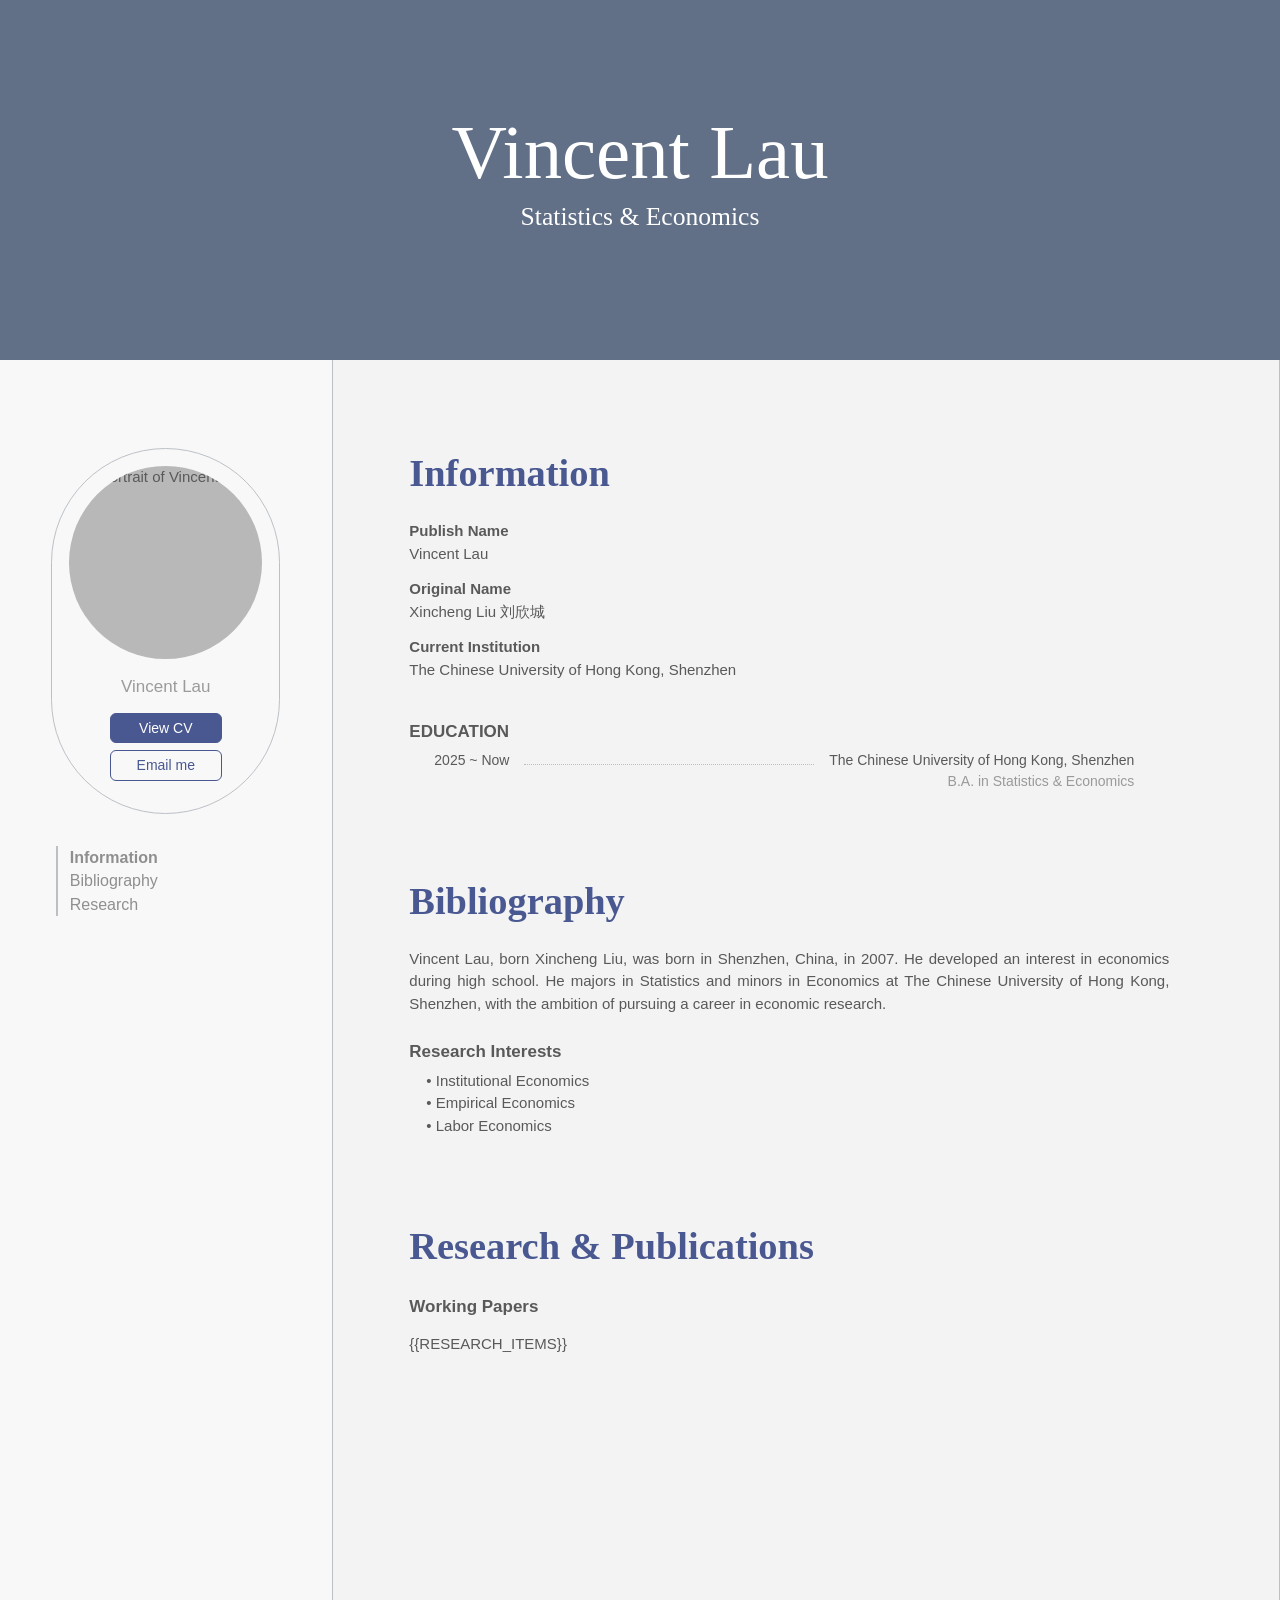
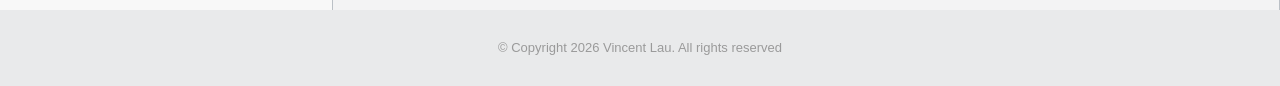
==== site/template.html @ 9ce251a5 "Merge pull request #3 from Bridget-Hu/dev Redesign Vincent Lau homepage" ====
<!doctype html>
<html lang="en">
<head>
  <meta charset="utf-8">
  <meta name="viewport" content="width=device-width, initial-scale=1">
  <title>Vincent Lau</title>
  <link rel="stylesheet" href="site.css">
</head>
<body>
  <header class="hero" aria-label="Introduction">
    <div class="hero-copy">
      <h1>Vincent Lau</h1>
      <p>Statistics &amp; Economics</p>
    </div>
  </header>

  <div class="site-body">
    <div class="layout">
      <aside class="sidebar" aria-label="Profile and navigation">
        <div class="sidebar-inner">
          <div class="profile-card">
            <img class="portrait" src="assets/images/profile.jpg" alt="Portrait of Vincent Lau">
            <div class="profile-name">Vincent Lau</div>
            <a class="pill solid" href="assets/cv/CV_Vincent_Lau.pdf" target="_blank" rel="noopener">
              View CV
            </a>
            <a class="pill outline" href="mailto:xinchengliu@link.cuhk.edu.cn">Email me</a>
          </div>
          <nav class="section-nav" aria-label="Page sections">
            <a href="#information" class="active">Information</a>
            <a href="#bibliography">Bibliography</a>
            <a href="#research">Research</a>
          </nav>
        </div>
      </aside>

      <main class="content">
        <section id="information" class="section information">
          <h2>Information</h2>
          <dl class="identity">
            <dt>Publish Name</dt>
            <dd>Vincent Lau</dd>
            <dt>Original Name</dt>
            <dd>Xincheng Liu <span lang="zh">刘欣城</span></dd>
            <dt>Current Institution</dt>
            <dd>The Chinese University of Hong Kong, Shenzhen</dd>
          </dl>
          <h3 class="kicker">Education</h3>
          <div class="education-row">
            <span class="education-date">2025 ~ Now</span>
            <span class="dots" aria-hidden="true"></span>
            <span class="education-detail">
              The Chinese University of Hong Kong, Shenzhen<br>
              <em>B.A. in Statistics &amp; Economics</em>
            </span>
          </div>
        </section>

        <section id="bibliography" class="section bibliography">
          <h2>Bibliography</h2>
          <p>
            Vincent Lau, born Xincheng Liu, was born in Shenzhen, China, in 2007.
            He developed an interest in economics during high school. He majors in
            Statistics and minors in Economics at The Chinese University of Hong Kong,
            Shenzhen, with the ambition of pursuing a career in economic research.
          </p>
          <h3>Research Interests</h3>
          <ul>
            <li>Institutional Economics</li>
            <li>Empirical Economics</li>
            <li>Labor Economics</li>
          </ul>
        </section>

        <section id="research" class="section research">
          <h2>Research &amp; Publications</h2>
          <h3>Working Papers</h3>
          {{RESEARCH_ITEMS}}
        </section>
      </main>
    </div>
    <footer>© Copyright 2026 Vincent Lau. All rights reserved</footer>
  </div>
  <script src="site.js"></script>
</body>
</html>
---- site/site.css ----
@font-face {
  font-family: "Libertinus Serif";
  src: url("assets/fonts/libertinus/LibertinusSerif-Regular.woff2") format("woff2");
  font-weight: 400;
  font-display: swap;
}

@font-face {
  font-family: "Libertinus Serif OTF";
  src: url("assets/fonts/libertinus/LibertinusSerif-Regular.otf") format("opentype");
  font-weight: 400;
  font-display: swap;
}

@font-face {
  font-family: "Libertinus Serif";
  src: url("assets/fonts/libertinus/LibertinusSerif-Semibold.woff2") format("woff2");
  font-weight: 600;
  font-display: swap;
}

@font-face {
  font-family: "Libertinus Serif Display";
  src: url("assets/fonts/libertinus/LibertinusSerifDisplay-Regular.woff2") format("woff2");
  font-weight: 400;
  font-display: swap;
}

:root {
  --sidebar: #f8f8f8;
  --content: #f3f3f4;
  --page: #e9eaeb;
  --line: #bbc0c6;
  --nav: #8f8f8f;
  --muted: #9a9a9a;
  --text: #595959;
  --blue: #495890;
}

* {
  box-sizing: border-box;
}

html {
  scroll-behavior: smooth;
}

body {
  margin: 0;
  color: var(--text);
  background: var(--page);
  font-family: Arial, "Noto Sans CJK SC", "Source Han Sans SC", sans-serif;
  font-size: 15px;
  line-height: 1.5;
}

a {
  color: inherit;
}

.hero {
  height: min(40vh, 430px);
  min-height: 320px;
  position: sticky;
  top: 0;
  z-index: 0;
  display: grid;
  place-items: center;
  background: #617087;
  color: white;
  text-align: center;
}

.hero-copy {
  transform: translateY(-6px);
}

.hero h1 {
  margin: 0;
  font: 400 clamp(52px, 6vw, 82px)/1 "Libertinus Serif OTF", Georgia, serif;
  font-variant-caps: small-caps;
  font-synthesis: none;
}

.hero p {
  margin: 8px 0 0;
  font: 400 clamp(20px, 2vw, 27px)/1.3 "Libertinus Serif Display", Georgia, serif;
}

.site-body {
  position: relative;
  z-index: 1;
  background: var(--page);
}

.layout {
  display: grid;
  grid-template-columns: minmax(260px, 26%) minmax(0, 1fr);
  max-width: 1750px;
  min-height: 1250px;
  margin: auto;
  border-right: 1px solid var(--line);
}

.sidebar {
  background: var(--sidebar);
  border-right: 1px solid var(--line);
}

.sidebar-inner {
  position: sticky;
  top: 24px;
  padding: 88px clamp(18px, 4vw, 64px) 40px;
}

.profile-card {
  width: 100%;
  max-width: 240px;
  margin: 0 auto;
  padding: 17px 17px 25px;
  border: 1px solid var(--line);
  border-radius: 150px;
  text-align: center;
  background: var(--sidebar);
}

.portrait {
  display: block;
  width: 100%;
  aspect-ratio: 1;
  border-radius: 50%;
  object-fit: cover;
  object-position: center top;
  background: #b8b8b8;
}

.profile-name {
  margin: 15px 0 13px;
  color: #9b9b9b;
  font-size: 17px;
}

.pill {
  display: block;
  width: 112px;
  padding: 6px 12px;
  border: 1.5px solid var(--blue);
  border-radius: 6px;
  margin: 7px auto;
  font-size: 14px;
  line-height: 1.2;
  text-align: center;
  text-decoration: none;
  cursor: pointer;
  transition: background-color .28s ease, color .28s ease, box-shadow .28s ease, transform .28s ease;
}

.pill.solid {
  background: var(--blue);
  color: white;
}

.pill.outline {
  background: transparent;
  color: var(--blue);
}

.pill.outline:hover, .pill.outline:focus-visible {
  background: var(--blue);
  color: white;
  box-shadow: 0 3px 10px #49589026;
  transform: translateY(-1px);
}

.pill.solid:hover, .pill.solid:focus-visible {
  background: #364575;
  color: white;
  box-shadow: 0 3px 10px #49589026;
  transform: translateY(-1px);
}

.pill:active {
  transform: translateY(0);
  box-shadow: none;
}

.pill:focus-visible, .paper-trigger:focus-visible, .section-nav a:focus-visible {
  outline: 2px solid var(--blue);
  outline-offset: 3px;
}

.section-nav {
  max-width: 220px;
  margin: 32px auto 0;
  padding-left: 12px;
  border-left: 2px solid var(--line);
}

.section-nav a {
  display: block;
  color: var(--nav);
  font-size: 16px;
  text-decoration: none;
  line-height: 1.45;
}

.section-nav a.active, .section-nav a:hover {
  font-weight: 700;
}

.content {
  min-width: 0;
  padding: 92px clamp(32px, 6vw, 116px) 145px;
  background: var(--content);
}

.section {
  scroll-margin-top: 30px;
  margin-bottom: 88px;
}

.section h2 {
  margin: 0 0 26px;
  color: var(--blue);
  font: 600 clamp(32px, 3vw, 43px)/1.1 "Libertinus Serif", Georgia, serif;
}

.section h3 {
  margin: 24px 0 5px;
  font-size: 17px;
  font-weight: 700;
}

.identity {
  margin: 0;
}

.identity dt {
  font-weight: 700;
  margin-top: 13px;
}

.identity dd {
  margin: 0;
}

.kicker {
  margin-top: 38px !important;
  text-transform: uppercase;
}

.education-row {
  display: flex;
  gap: 15px;
  align-items: baseline;
  max-width: 750px;
  padding: 0 25px;
  font-size: 14px;
}

.education-date {
  flex: 0 0 auto;
}

.dots {
  flex: 1;
  min-width: 30px;
  border-bottom: 1px dotted var(--line);
}

.education-detail {
  text-align: right;
}

.education-detail em {
  color: var(--muted);
  font-style: normal;
}

.bibliography p {
  max-width: 760px;
  margin: 0 0 22px;
  text-align: justify;
}

.bibliography ul {
  margin: 0;
  padding-left: 17px;
  list-style: none;
}

.bibliography li::before {
  content: "• ";
}

.research {
  margin-bottom: 0;
}

.research h3 {
  margin: 0 0 14px;
}

.paper {
  margin: 0 0 30px;
}

.paper-trigger {
  display: flex;
  width: 100%;
  align-items: flex-start;
  gap: 20px;
  padding: 0;
  border: 0;
  background: none;
  text-align: left;
  cursor: pointer;
  color: var(--blue);
  font: 400 18px/1.2 "Libertinus Serif", Georgia, serif;
}

.toggle {
  width: 24px;
  height: 24px;
  flex: 0 0 24px;
  margin-top: 2px;
  border: 1.5px solid var(--line);
  border-radius: 50%;
  position: relative;
}

.toggle::after {
  content: "";
  position: absolute;
  width: 8px;
  height: 8px;
  border-right: 1.5px solid var(--line);
  border-bottom: 1.5px solid var(--line);
  left: 6px;
  top: 6px;
  transform: rotate(-45deg);
  transition: transform .32s ease;
}

.paper-trigger[aria-expanded="true"] .toggle::after {
  transform: rotate(45deg);
}

.paper-title {
  display: block;
  flex: 1;
  min-width: 0;
  padding: 0 0 6px;
  border-bottom: 2px solid #9ba9d0;
  overflow-wrap: break-word;
}

.paper-panel {
  display: grid;
  grid-template-rows: 1fr;
  opacity: 1;
  transition: grid-template-rows .38s ease, opacity .3s ease;
}

.paper-panel-inner {
  min-height: 0;
  overflow: hidden;
}

.paper-panel.is-closed {
  grid-template-rows: 0fr;
  opacity: 0;
}

.paper-body {
  margin: 8px 0 0 44px;
  color: var(--muted);
}

.paper-fields {
  display: grid;
  grid-template-columns: max-content minmax(0, 1fr);
  column-gap: 17px;
  margin: 0;
  font-size: 14px;
}

.paper-fields dt {
  font-weight: 700;
}

.paper-fields dd {
  margin: 0;
}

.paper-fields sup {
  font-size: .7em;
  line-height: 0;
  vertical-align: super;
}

.paper-fields .abstract {
  margin: 7px 0 0 5px;
  padding-left: 18px;
  border-left: 2px solid var(--line);
  text-align: justify;
}

.pill.outline.pdf-link {
  margin: 20px 0 0 25px;
  border-color: var(--muted);
  color: var(--muted);
}

.pill.outline.pdf-link:hover, .pill.outline.pdf-link:focus-visible {
  background: var(--muted);
  color: white;
  box-shadow: 0 3px 10px #9a9a9a33;
}

footer {
  padding: 28px 16px;
  color: var(--muted);
  text-align: center;
  font-size: 13px;
}

@media (max-width: 760px) {
  .hero {
    min-height: 250px;
    height: 34vh;
    padding: 20px;
  }
  .hero h1 {
    font-size: clamp(42px, 10vw, 66px);
  }
  .hero p {
    font-size: clamp(17px, 4.5vw, 22px);
  }
  .layout {
    display: block;
    min-height: 0;
    border-right: 0;
  }
  .sidebar {
    border-right: 0;
    border-bottom: 1px solid var(--line);
  }
  .sidebar-inner {
    position: static;
    display: block;
    padding: 24px 20px 18px;
  }
  .profile-card {
    display: grid;
    grid-template-columns: clamp(78px, 22vw, 112px) minmax(0, 1fr);
    gap: 0 16px;
    align-items: center;
    max-width: 420px;
    padding: 14px;
    border-radius: 18px;
  }
  .portrait {
    grid-row: 1 / 4;
  }
  .profile-name {
    margin: 0 0 4px;
    text-align: left;
    font-size: 16px;
  }
  .profile-card .pill {
    width: min(100%, 124px);
    margin: 4px 0;
    padding: 6px 8px;
    font-size: 13px;
  }
  .section-nav {
    display: grid;
    grid-template-columns: repeat(3, minmax(0, 1fr));
    gap: 8px;
    max-width: 420px;
    margin: 20px auto 0;
    padding: 11px 0 0;
    border-left: 0;
    border-top: 2px solid var(--line);
    text-align: center;
  }
  .section-nav a {
    font-size: clamp(12px, 3.5vw, 15px);
    white-space: nowrap;
  }
  .content {
    padding: 48px 24px 78px;
  }
  .section {
    margin-bottom: 68px;
  }
  .section h2 {
    font-size: clamp(30px, 7vw, 38px);
  }
  .education-row {
    display: block;
    padding: 0;
  }
  .education-date {
    display: block;
    color: var(--muted);
  }
  .dots {
    display: none;
  }
  .education-detail {
    display: block;
    margin-top: 3px;
    text-align: left;
    overflow-wrap: break-word;
  }
  .bibliography p {
    text-align: left;
  }
  .paper-trigger {
    gap: 10px;
    font-size: 17px;
  }
  .paper-body {
    margin-left: 0;
  }
  .paper-fields {
    grid-template-columns: 64px minmax(0, 1fr);
    gap: 4px 9px;
    font-size: 13px;
  }
  .paper-fields dd {
    min-width: 0;
    overflow-wrap: break-word;
  }
  .paper-fields .abstract-label, .paper-fields .abstract {
    grid-column: 1 / -1;
  }
  .paper-fields .abstract {
    margin: 3px 0 0;
    padding-left: 12px;
    text-align: left;
  }
  .pill.outline.pdf-link {
    margin-left: 0;
  }
}

@media (max-width: 360px) {
  .sidebar-inner {
    padding-inline: 16px;
  }
  .profile-card {
    gap: 0 12px;
  }
  .content {
    padding-inline: 18px;
  }
  .section-nav {
    gap: 4px;
  }
}

@media (prefers-reduced-motion: reduce) {
  html {
    scroll-behavior: auto;
  }
  .pill, .toggle::after, .paper-panel {
    transition: none;
  }
}
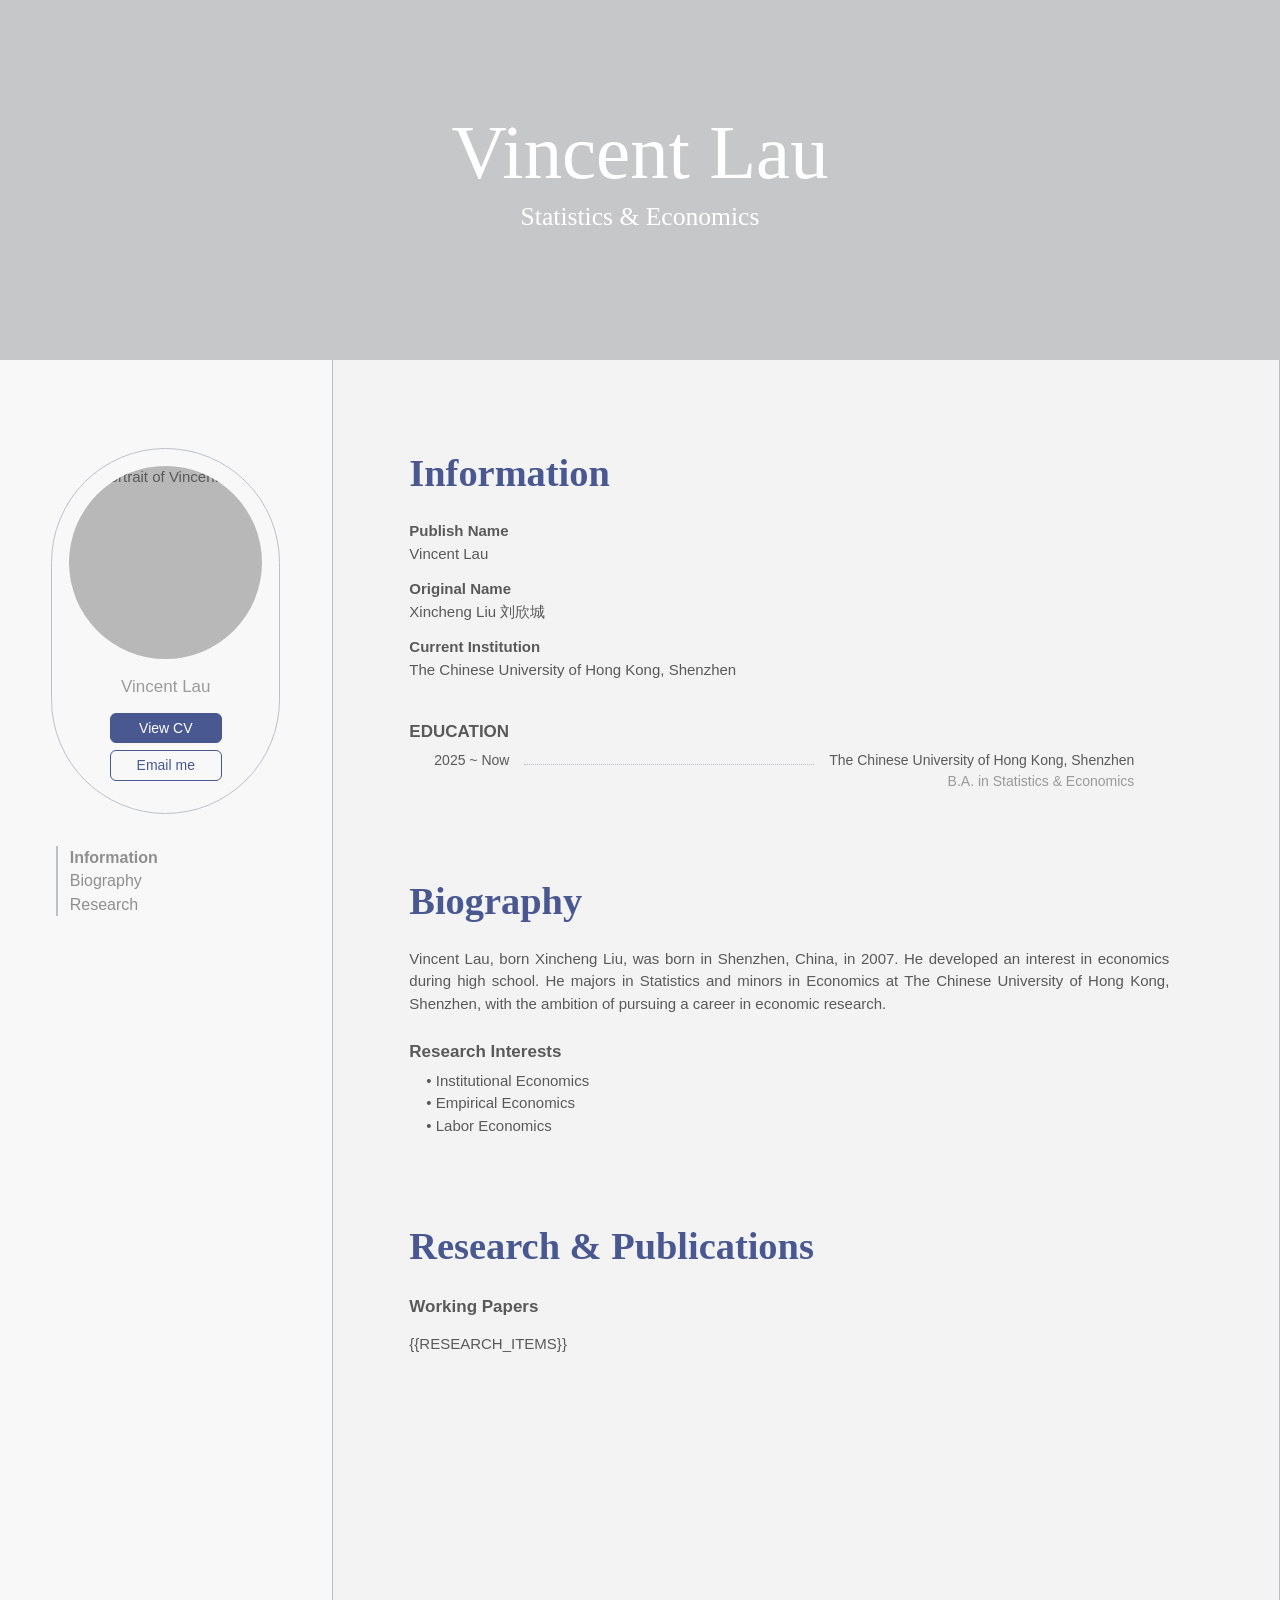
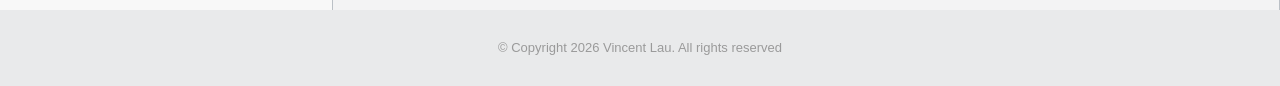
==== commit b1e36590: "Biography" ====
--- a/site/template.html
+++ b/site/template.html
@@ -1,11 +1,13 @@
 <!doctype html>
 <html lang="en">
+
 <head>
   <meta charset="utf-8">
   <meta name="viewport" content="width=device-width, initial-scale=1">
   <title>Vincent Lau</title>
   <link rel="stylesheet" href="site.css">
 </head>
+
 <body>
   <header class="hero" aria-label="Introduction">
     <div class="hero-copy">
@@ -28,7 +30,7 @@
           </div>
           <nav class="section-nav" aria-label="Page sections">
             <a href="#information" class="active">Information</a>
-            <a href="#bibliography">Bibliography</a>
+            <a href="#biography">Biography</a>
             <a href="#research">Research</a>
           </nav>
         </div>
@@ -56,8 +58,8 @@
           </div>
         </section>
 
-        <section id="bibliography" class="section bibliography">
-          <h2>Bibliography</h2>
+        <section id="biography" class="section biography">
+          <h2>Biography</h2>
           <p>
             Vincent Lau, born Xincheng Liu, was born in Shenzhen, China, in 2007.
             He developed an interest in economics during high school. He majors in
@@ -83,4 +85,5 @@
   </div>
   <script src="site.js"></script>
 </body>
-</html>
+
+</html>
--- a/site/site.css
+++ b/site/site.css
@@ -66,7 +66,9 @@
   z-index: 0;
   display: grid;
   place-items: center;
-  background: #617087;
+  background:
+    linear-gradient(rgba(0, 0, 0, 0.15), rgba(0, 0, 0, 0.15)),
+    url("assets/images/home-banner.jpg") center / cover no-repeat;
   color: white;
   text-align: center;
 }
@@ -165,14 +167,16 @@
   color: var(--blue);
 }
 
-.pill.outline:hover, .pill.outline:focus-visible {
+.pill.outline:hover,
+.pill.outline:focus-visible {
   background: var(--blue);
   color: white;
   box-shadow: 0 3px 10px #49589026;
   transform: translateY(-1px);
 }
 
-.pill.solid:hover, .pill.solid:focus-visible {
+.pill.solid:hover,
+.pill.solid:focus-visible {
   background: #364575;
   color: white;
   box-shadow: 0 3px 10px #49589026;
@@ -184,7 +188,9 @@
   box-shadow: none;
 }
 
-.pill:focus-visible, .paper-trigger:focus-visible, .section-nav a:focus-visible {
+.pill:focus-visible,
+.paper-trigger:focus-visible,
+.section-nav a:focus-visible {
   outline: 2px solid var(--blue);
   outline-offset: 3px;
 }
@@ -204,7 +210,8 @@
   line-height: 1.45;
 }
 
-.section-nav a.active, .section-nav a:hover {
+.section-nav a.active,
+.section-nav a:hover {
   font-weight: 700;
 }
 
@@ -277,19 +284,19 @@
   font-style: normal;
 }
 
-.bibliography p {
+.biography p {
   max-width: 760px;
   margin: 0 0 22px;
   text-align: justify;
 }
 
-.bibliography ul {
+.biography ul {
   margin: 0;
   padding-left: 17px;
   list-style: none;
 }
 
-.bibliography li::before {
+.biography li::before {
   content: "• ";
 }
 
@@ -412,7 +419,8 @@
   color: var(--muted);
 }
 
-.pill.outline.pdf-link:hover, .pill.outline.pdf-link:focus-visible {
+.pill.outline.pdf-link:hover,
+.pill.outline.pdf-link:focus-visible {
   background: var(--muted);
   color: white;
   box-shadow: 0 3px 10px #9a9a9a33;
@@ -431,26 +439,32 @@
     height: 34vh;
     padding: 20px;
   }
+
   .hero h1 {
     font-size: clamp(42px, 10vw, 66px);
   }
+
   .hero p {
     font-size: clamp(17px, 4.5vw, 22px);
   }
+
   .layout {
     display: block;
     min-height: 0;
     border-right: 0;
   }
+
   .sidebar {
     border-right: 0;
     border-bottom: 1px solid var(--line);
   }
+
   .sidebar-inner {
     position: static;
     display: block;
     padding: 24px 20px 18px;
   }
+
   .profile-card {
     display: grid;
     grid-template-columns: clamp(78px, 22vw, 112px) minmax(0, 1fr);
@@ -460,20 +474,24 @@
     padding: 14px;
     border-radius: 18px;
   }
+
   .portrait {
     grid-row: 1 / 4;
   }
+
   .profile-name {
     margin: 0 0 4px;
     text-align: left;
     font-size: 16px;
   }
+
   .profile-card .pill {
     width: min(100%, 124px);
     margin: 4px 0;
     padding: 6px 8px;
     font-size: 13px;
   }
+
   .section-nav {
     display: grid;
     grid-template-columns: repeat(3, minmax(0, 1fr));
@@ -485,63 +503,80 @@
     border-top: 2px solid var(--line);
     text-align: center;
   }
+
   .section-nav a {
     font-size: clamp(12px, 3.5vw, 15px);
     white-space: nowrap;
   }
+
   .content {
     padding: 48px 24px 78px;
   }
+
   .section {
     margin-bottom: 68px;
   }
+
   .section h2 {
     font-size: clamp(30px, 7vw, 38px);
   }
+
   .education-row {
     display: block;
     padding: 0;
   }
+
   .education-date {
     display: block;
     color: var(--muted);
   }
+
   .dots {
     display: none;
   }
+
   .education-detail {
     display: block;
     margin-top: 3px;
     text-align: left;
     overflow-wrap: break-word;
   }
-  .bibliography p {
+
+  .biography p {
     text-align: left;
   }
+
   .paper-trigger {
     gap: 10px;
     font-size: 17px;
   }
+
   .paper-body {
     margin-left: 0;
   }
+
   .paper-fields {
     grid-template-columns: 64px minmax(0, 1fr);
     gap: 4px 9px;
     font-size: 13px;
   }
+
   .paper-fields dd {
     min-width: 0;
     overflow-wrap: break-word;
   }
-  .paper-fields .abstract-label, .paper-fields .abstract {
+
+  .paper-fields .abstract-label,
+  .paper-fields .abstract {
     grid-column: 1 / -1;
   }
+
   .paper-fields .abstract {
     margin: 3px 0 0;
     padding-left: 12px;
     text-align: left;
   }
+
   .pill.outline.pdf-link {
     margin-left: 0;
   }
@@ -551,12 +586,15 @@
   .sidebar-inner {
     padding-inline: 16px;
   }
+
   .profile-card {
     gap: 0 12px;
   }
+
   .content {
     padding-inline: 18px;
   }
+
   .section-nav {
     gap: 4px;
   }
@@ -566,7 +604,10 @@
   html {
     scroll-behavior: auto;
   }
-  .pill, .toggle::after, .paper-panel {
+
+  .pill,
+  .toggle::after,
+  .paper-panel {
     transition: none;
   }
-}
+}
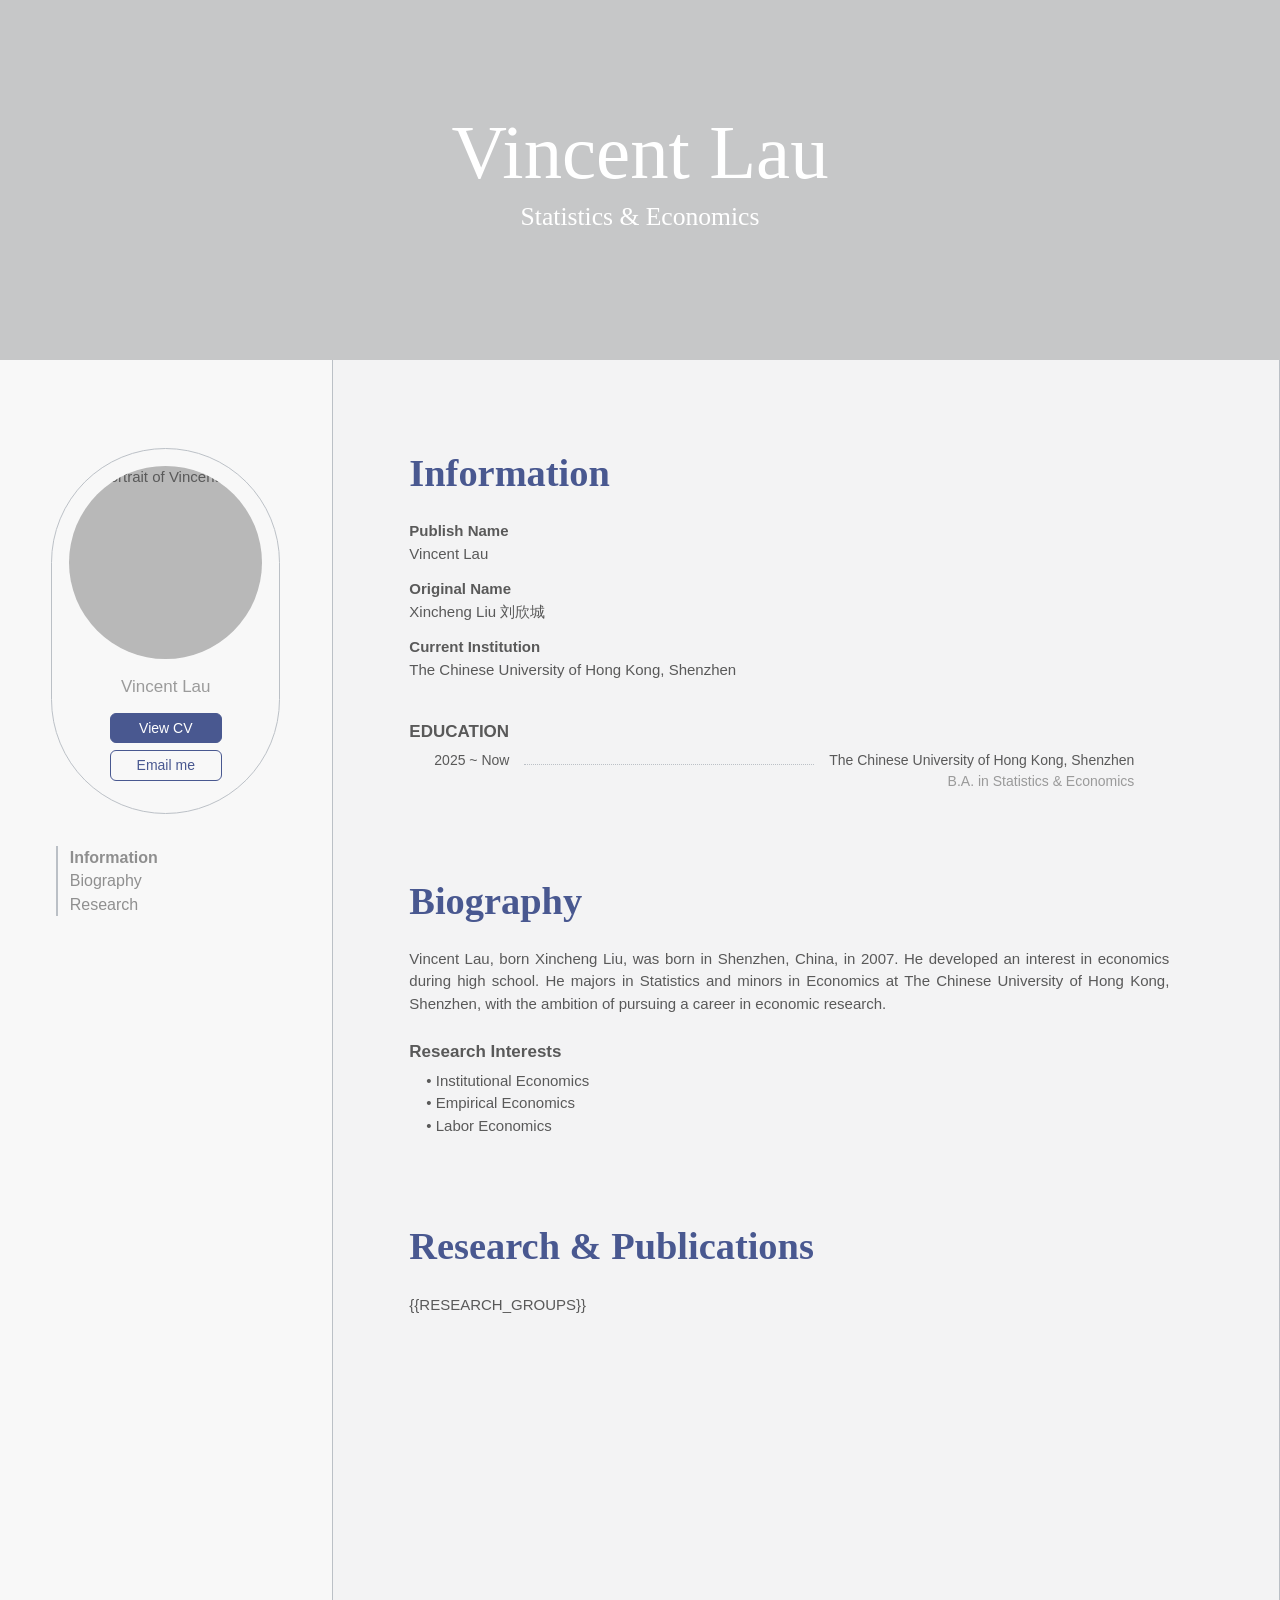
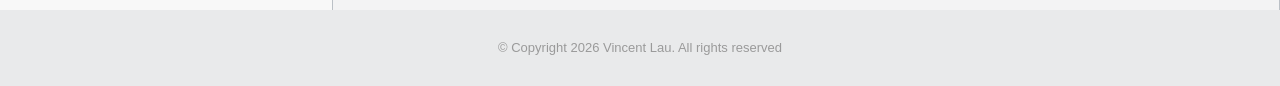
==== commit 5456cb19: "Research Categories" ====
--- a/site/template.html
+++ b/site/template.html
@@ -76,8 +76,7 @@
 
         <section id="research" class="section research">
           <h2>Research &amp; Publications</h2>
-          <h3>Working Papers</h3>
-          {{RESEARCH_ITEMS}}
+          {{RESEARCH_GROUPS}}
         </section>
       </main>
     </div>
--- a/site/site.css
+++ b/site/site.css
@@ -301,11 +301,16 @@
 }
 
 .research {
+  max-width: 760px;
   margin-bottom: 0;
 }
 
 .research h3 {
-  margin: 0 0 14px;
+  margin: 0 0px 14px;
+}
+
+.research-group+.research-group {
+  margin-top: 40px;
 }
 
 .paper {
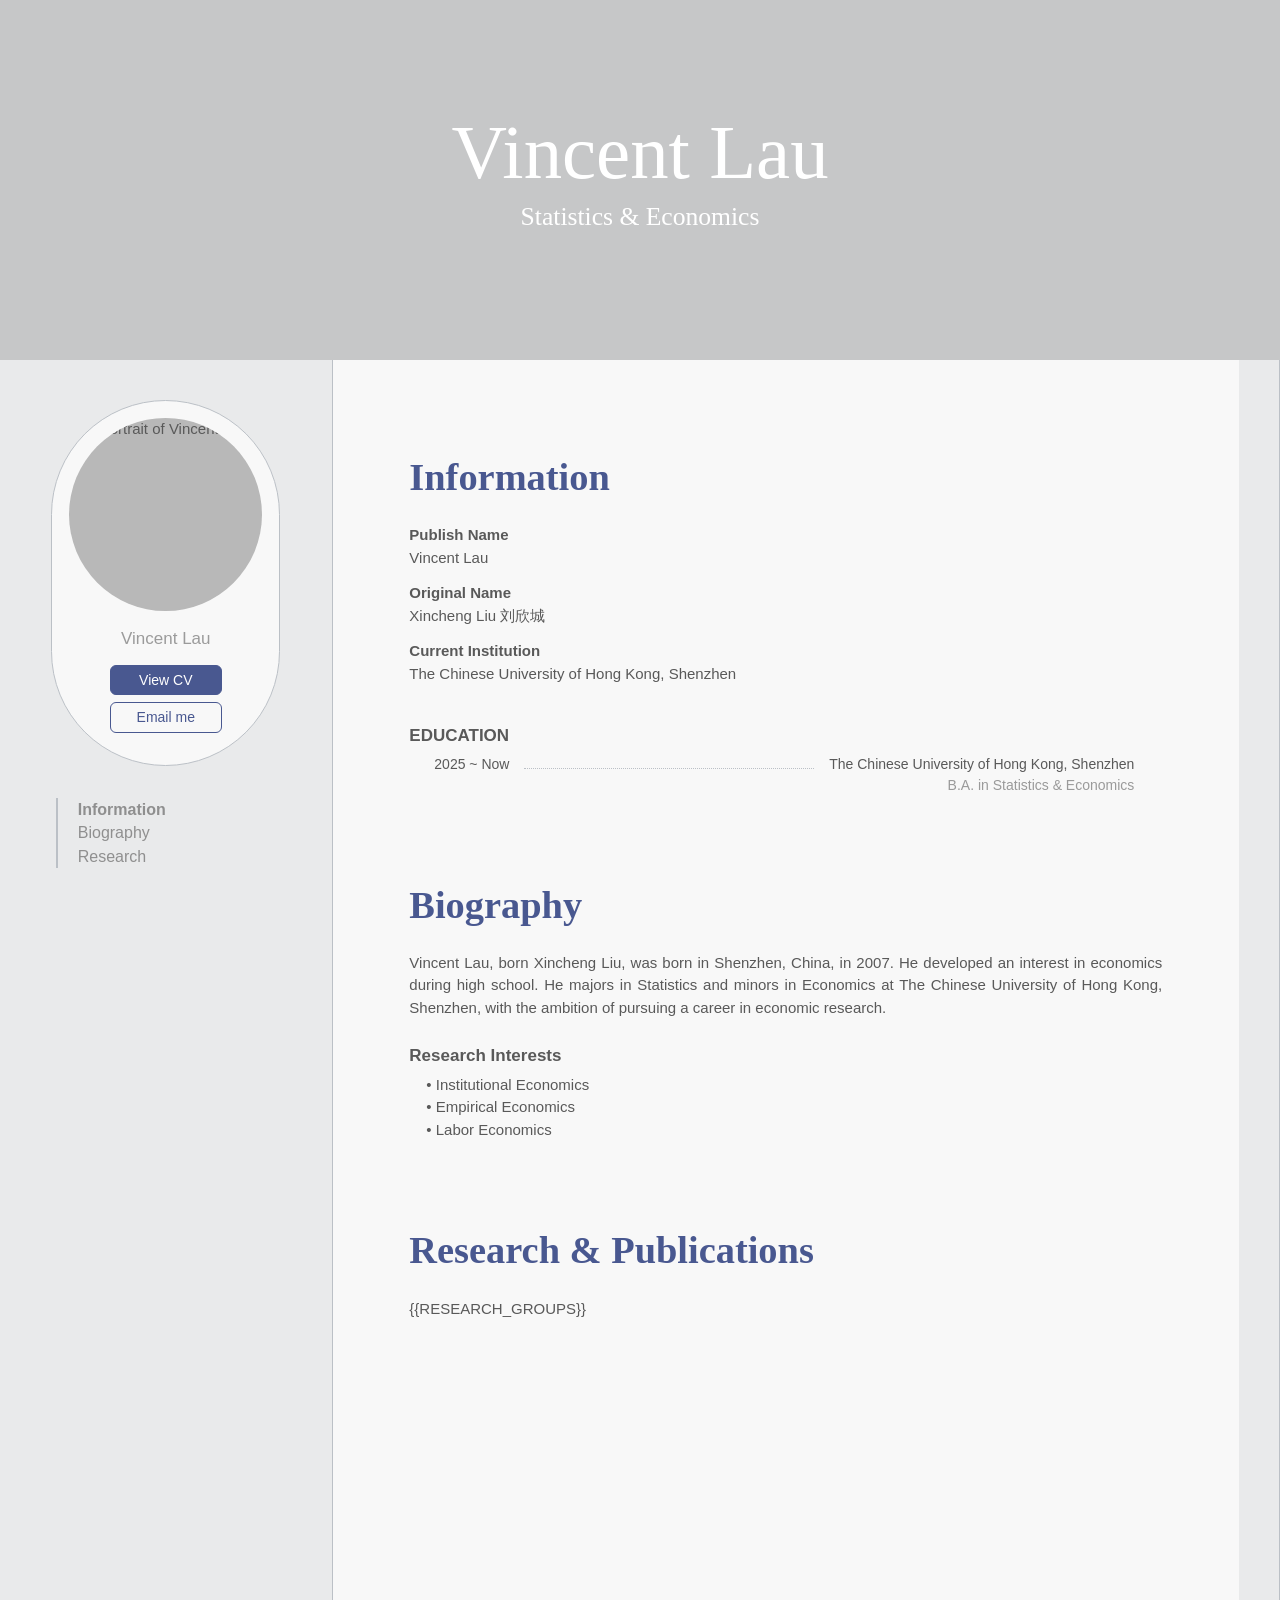
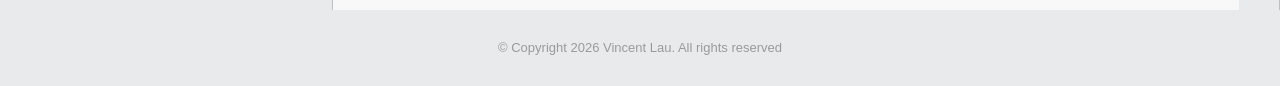
==== commit 258675f0: "icon" ====
--- a/site/template.html
+++ b/site/template.html
@@ -4,8 +4,9 @@
 <head>
   <meta charset="utf-8">
   <meta name="viewport" content="width=device-width, initial-scale=1">
-  <title>Vincent Lau</title>
+  <title>Vincent Lau: Academic Page</title>
   <link rel="stylesheet" href="site.css">
+  <link rel="icon" type="image/png" href="assets/images/icon.png">
 </head>
 
 <body>
--- a/site/site.css
+++ b/site/site.css
@@ -28,7 +28,8 @@
 
 :root {
   --sidebar: #f8f8f8;
-  --content: #f3f3f4;
+  --sidebarbg: #e9eaeb;
+  --content: #f8f8f8;
   --page: #e9eaeb;
   --line: #bbc0c6;
   --nav: #8f8f8f;
@@ -105,14 +106,14 @@
 }
 
 .sidebar {
-  background: var(--sidebar);
+  background: var(--sidebarbg);
   border-right: 1px solid var(--line);
 }
 
 .sidebar-inner {
   position: sticky;
   top: 24px;
-  padding: 88px clamp(18px, 4vw, 64px) 40px;
+  padding: 40px clamp(18px, 4vw, 64px) 40px;
 }
 
 .profile-card {
@@ -198,7 +199,7 @@
 .section-nav {
   max-width: 220px;
   margin: 32px auto 0;
-  padding-left: 12px;
+  padding-left: 20px;
   border-left: 2px solid var(--line);
 }
 
@@ -217,7 +218,8 @@
 
 .content {
   min-width: 0;
-  padding: 92px clamp(32px, 6vw, 116px) 145px;
+  margin-right: 40px;
+  padding: 96px clamp(32px, 6vw, 116px) 145px;
   background: var(--content);
 }
 
@@ -516,6 +518,7 @@
 
   .content {
     padding: 48px 24px 78px;
+    margin-right: 0px;
   }
 
   .section {
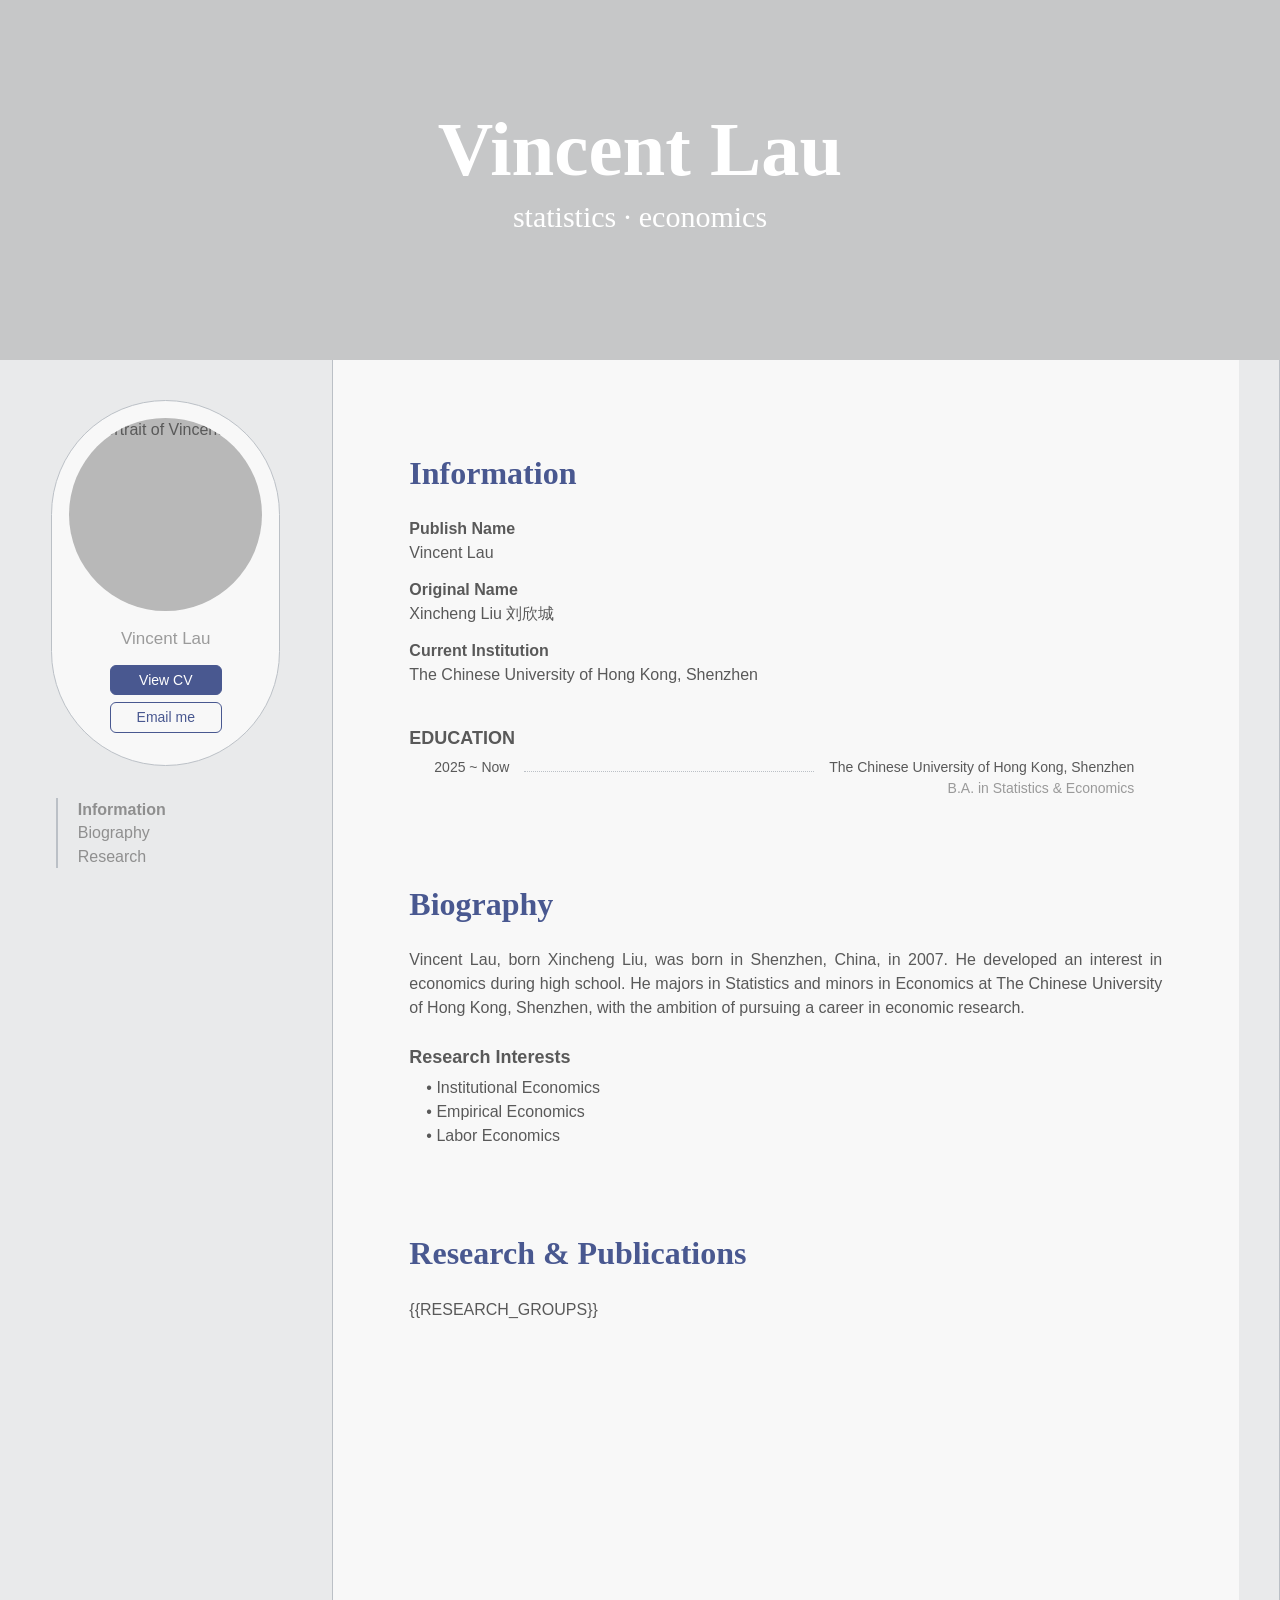
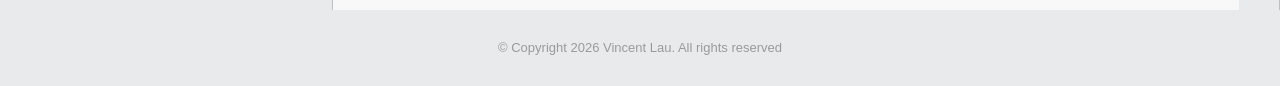
==== commit 35d677f0: "Fonts" ====
--- a/site/template.html
+++ b/site/template.html
@@ -13,7 +13,7 @@
   <header class="hero" aria-label="Introduction">
     <div class="hero-copy">
       <h1>Vincent Lau</h1>
-      <p>Statistics &amp; Economics</p>
+      <p>statistics &middot; economics</p>
     </div>
   </header>
 
--- a/site/site.css
+++ b/site/site.css
@@ -23,6 +23,13 @@
   font-family: "Libertinus Serif Display";
   src: url("assets/fonts/libertinus/LibertinusSerifDisplay-Regular.woff2") format("woff2");
   font-weight: 400;
+  font-display: swap;
+}
+
+@font-face {
+  font-family: "Cormorant SC";
+  src: url("assets/fonts/CormorantSC/CormorantGaramond-VariableFont_wght.ttf") format("ttf");
+  /*font-weight: 600;*/
   font-display: swap;
 }
 
@@ -36,6 +43,7 @@
   --muted: #9a9a9a;
   --text: #595959;
   --blue: #495890;
+  --lightblue: #4571ad;
 }
 
 * {
@@ -51,7 +59,7 @@
   color: var(--text);
   background: var(--page);
   font-family: Arial, "Noto Sans CJK SC", "Source Han Sans SC", sans-serif;
-  font-size: 15px;
+  font-size: 16px;
   line-height: 1.5;
 }
 
@@ -80,14 +88,15 @@
 
 .hero h1 {
   margin: 0;
-  font: 400 clamp(52px, 6vw, 82px)/1 "Libertinus Serif OTF", Georgia, serif;
-  font-variant-caps: small-caps;
+  font: 600 clamp(52px, 6vw, 82px)/1 "Cormorant SC", Georgia, serif;
+  /*font-variant-caps: small-caps;*/
   font-synthesis: none;
 }
 
 .hero p {
   margin: 8px 0 0;
-  font: 400 clamp(20px, 2vw, 27px)/1.3 "Libertinus Serif Display", Georgia, serif;
+  font: 400 clamp(30px, 2vw, 45px)/1.3 "Cormorant SC", Georgia, serif;
+  font-synthesis: none;
 }
 
 .site-body {
@@ -231,12 +240,12 @@
 .section h2 {
   margin: 0 0 26px;
   color: var(--blue);
-  font: 600 clamp(32px, 3vw, 43px)/1.1 "Libertinus Serif", Georgia, serif;
+  font: 600 clamp(24px, 3vw, 32px)/1.1 "Libertinus Serif", Georgia, serif;
 }
 
 .section h3 {
   margin: 24px 0 5px;
-  font-size: 17px;
+  font-size: 18px;
   font-weight: 700;
 }
 
@@ -329,9 +338,15 @@
   background: none;
   text-align: left;
   cursor: pointer;
-  color: var(--blue);
+  color: var(--text);
   font: 400 18px/1.2 "Libertinus Serif", Georgia, serif;
 }
+
+.paper-trigger:hover,
+.paper-trigger:focus-visible {
+  color: var(--lightblue);
+}
+
 
 .toggle {
   width: 24px;
@@ -396,7 +411,7 @@
   grid-template-columns: max-content minmax(0, 1fr);
   column-gap: 17px;
   margin: 0;
-  font-size: 14px;
+  font-size: 15px;
 }
 
 .paper-fields dt {
@@ -411,6 +426,11 @@
   font-size: .7em;
   line-height: 0;
   vertical-align: super;
+}
+
+.paper-fields .abstract-label,
+.paper-fields .abstract {
+  grid-column: 1 / -1;
 }
 
 .paper-fields .abstract {
@@ -421,7 +441,7 @@
 }
 
 .pill.outline.pdf-link {
-  margin: 20px 0 0 25px;
+  margin: 20px 0 0 0px;
   border-color: var(--muted);
   color: var(--muted);
 }
@@ -441,6 +461,10 @@
 }
 
 @media (max-width: 760px) {
+  body {
+    font-size: 15px;
+  }
+
   .hero {
     min-height: 250px;
     height: 34vh;
@@ -574,11 +598,6 @@
     overflow-wrap: break-word;
   }
 
-  .paper-fields .abstract-label,
-  .paper-fields .abstract {
-    grid-column: 1 / -1;
-  }
-
   .paper-fields .abstract {
     margin: 3px 0 0;
     padding-left: 12px;
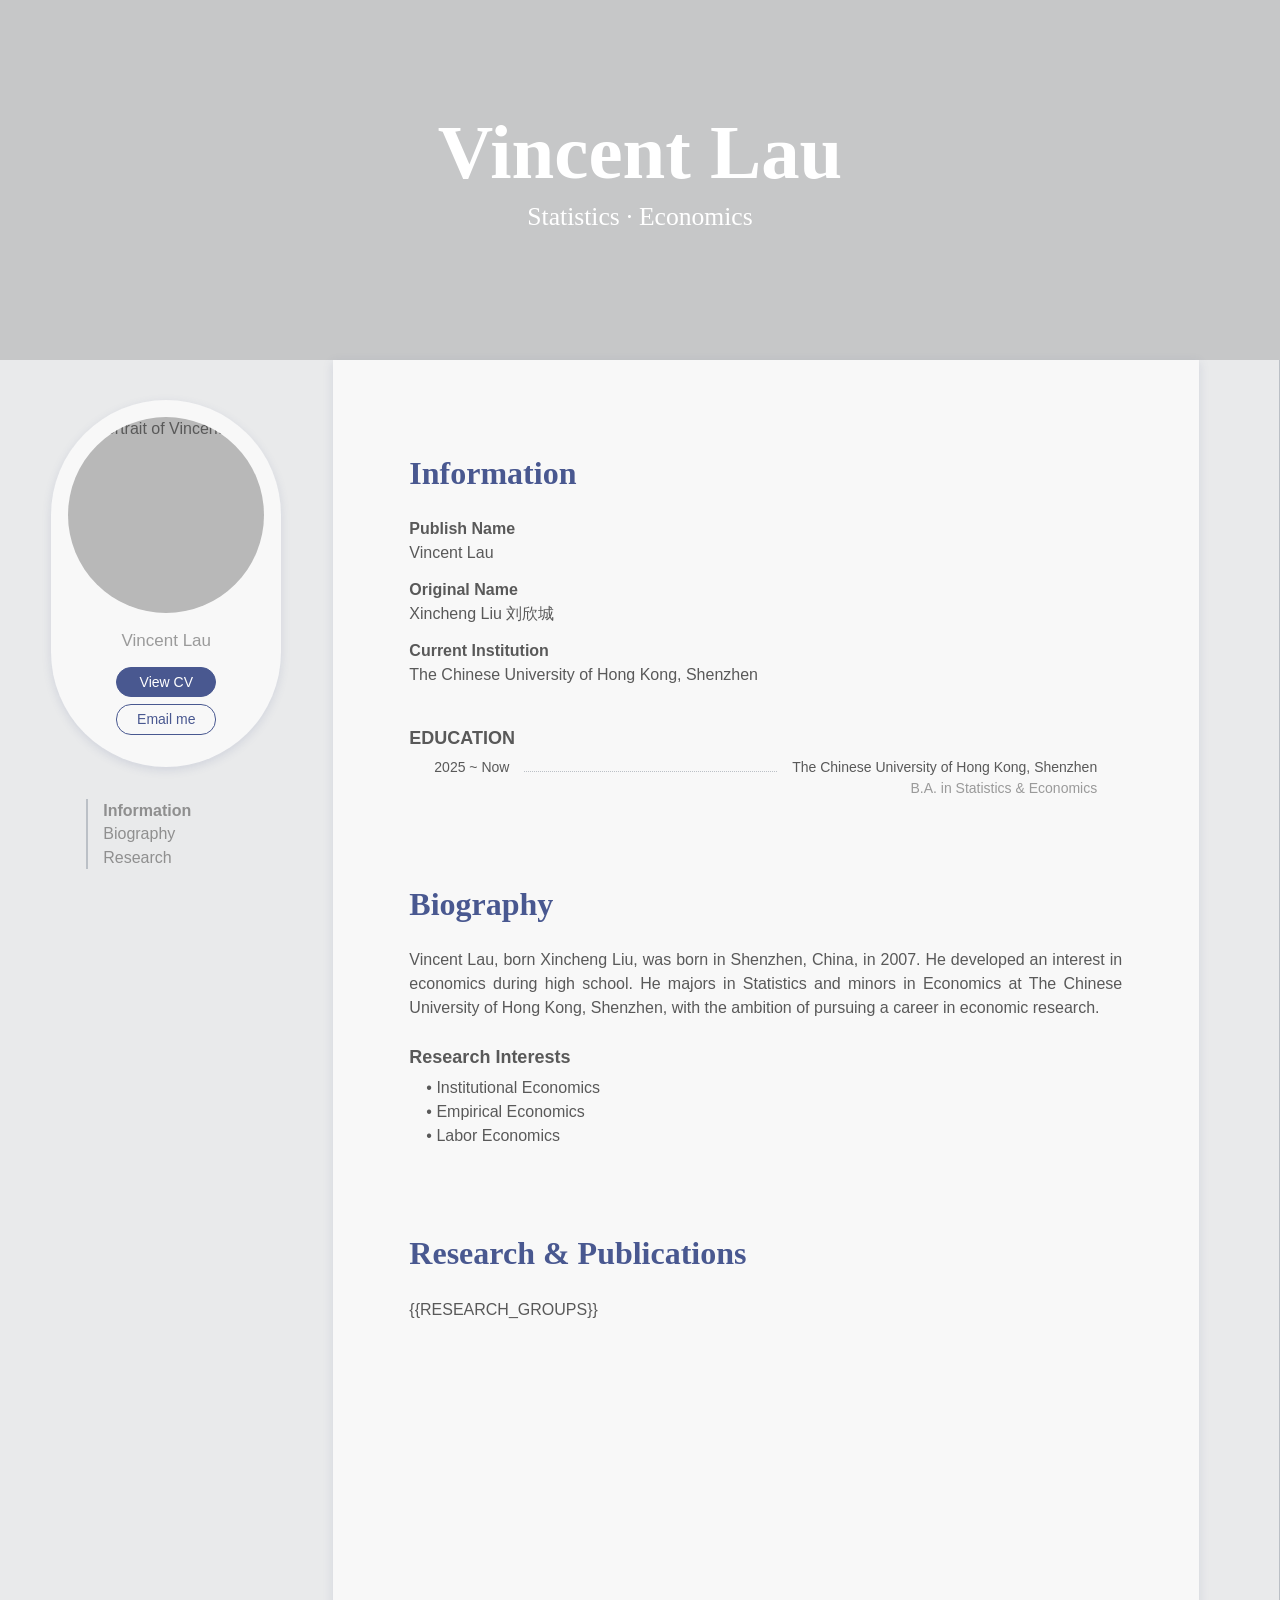
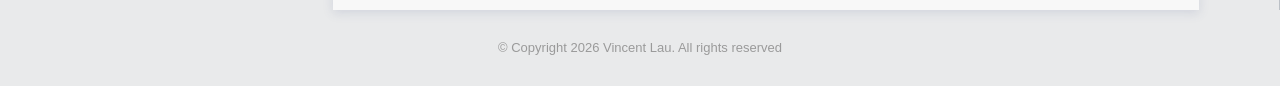
==== commit f8eba1cf: "Fonts" ====
--- a/site/template.html
+++ b/site/template.html
@@ -13,7 +13,7 @@
   <header class="hero" aria-label="Introduction">
     <div class="hero-copy">
       <h1>Vincent Lau</h1>
-      <p>statistics &middot; economics</p>
+      <p>Statistics &middot; Economics</p>
     </div>
   </header>
 
--- a/site/site.css
+++ b/site/site.css
@@ -28,8 +28,22 @@
 
 @font-face {
   font-family: "Cormorant SC";
-  src: url("assets/fonts/CormorantSC/CormorantGaramond-VariableFont_wght.ttf") format("ttf");
+  src: url("assets/fonts/CormorantSC/CormorantSC-SemiBold.ttf") format("truetype");
+  font-weight: 600;
+  font-display: swap;
+}
+
+@font-face {
+  font-family: "Cormorant GM";
+  src: url("assets/fonts/CormorantGM/CormorantGaramond.ttf") format("truetype");
   /*font-weight: 600;*/
+  font-display: swap;
+}
+
+@font-face {
+  font-family: "Source Display";
+  src: url("assets/fonts/Source/SourceSerif4Display-Bold.otf") format("opentype");
+  font-weight: 700;
   font-display: swap;
 }
 
@@ -95,7 +109,7 @@
 
 .hero p {
   margin: 8px 0 0;
-  font: 400 clamp(30px, 2vw, 45px)/1.3 "Cormorant SC", Georgia, serif;
+  font: 500 clamp(25px, 2vw, 35px)/1.3 "Cormorant GM", Georgia, serif;
   font-synthesis: none;
 }
 
@@ -116,7 +130,7 @@
 
 .sidebar {
   background: var(--sidebarbg);
-  border-right: 1px solid var(--line);
+  /*border-right: 1px solid var(--line);*/
 }
 
 .sidebar-inner {
@@ -130,8 +144,9 @@
   max-width: 240px;
   margin: 0 auto;
   padding: 17px 17px 25px;
-  border: 1px solid var(--line);
+  /*border: 1px solid var(--line);*/
   border-radius: 150px;
+  box-shadow: 0 3px 10px #49589026;
   text-align: center;
   background: var(--sidebar);
 }
@@ -154,10 +169,10 @@
 
 .pill {
   display: block;
-  width: 112px;
+  width: 100px;
   padding: 6px 12px;
   border: 1.5px solid var(--blue);
-  border-radius: 6px;
+  border-radius: 15px;
   margin: 7px auto;
   font-size: 14px;
   line-height: 1.2;
@@ -208,8 +223,10 @@
 .section-nav {
   max-width: 220px;
   margin: 32px auto 0;
-  padding-left: 20px;
+  padding-left: 15px;
   border-left: 2px solid var(--line);
+  position: relative;
+  left: 30px;
 }
 
 .section-nav a {
@@ -227,9 +244,10 @@
 
 .content {
   min-width: 0;
-  margin-right: 40px;
+  margin-right: 80px;
   padding: 96px clamp(32px, 6vw, 116px) 145px;
   background: var(--content);
+  box-shadow: 0 3px 10px #49589026;
 }
 
 .section {
@@ -240,7 +258,7 @@
 .section h2 {
   margin: 0 0 26px;
   color: var(--blue);
-  font: 600 clamp(24px, 3vw, 32px)/1.1 "Libertinus Serif", Georgia, serif;
+  font: 700 clamp(24px, 3vw, 32px)/1.1 "Source Display", Georgia, serif;
 }
 
 .section h3 {
@@ -271,7 +289,7 @@
   display: flex;
   gap: 15px;
   align-items: baseline;
-  max-width: 750px;
+  max-width: 760px;
   padding: 0 25px;
   font-size: 14px;
 }
@@ -486,8 +504,7 @@
   }
 
   .sidebar {
-    border-right: 0;
-    border-bottom: 1px solid var(--line);
+    background: var(--content);
   }
 
   .sidebar-inner {
@@ -498,6 +515,7 @@
 
   .profile-card {
     display: grid;
+    margin-top: 10px;
     grid-template-columns: clamp(78px, 22vw, 112px) minmax(0, 1fr);
     gap: 0 16px;
     align-items: center;
@@ -524,7 +542,7 @@
   }
 
   .section-nav {
-    display: grid;
+    display: none;
     grid-template-columns: repeat(3, minmax(0, 1fr));
     gap: 8px;
     max-width: 420px;
@@ -533,16 +551,18 @@
     border-left: 0;
     border-top: 2px solid var(--line);
     text-align: center;
-  }
-
-  .section-nav a {
+    left: 0px;
+  }
+
+  /*.section-nav a {
     font-size: clamp(12px, 3.5vw, 15px);
     white-space: nowrap;
-  }
+  }*/
 
   .content {
     padding: 48px 24px 78px;
     margin-right: 0px;
+    box-shadow: 0 0px 0px #49589026;
   }
 
   .section {
